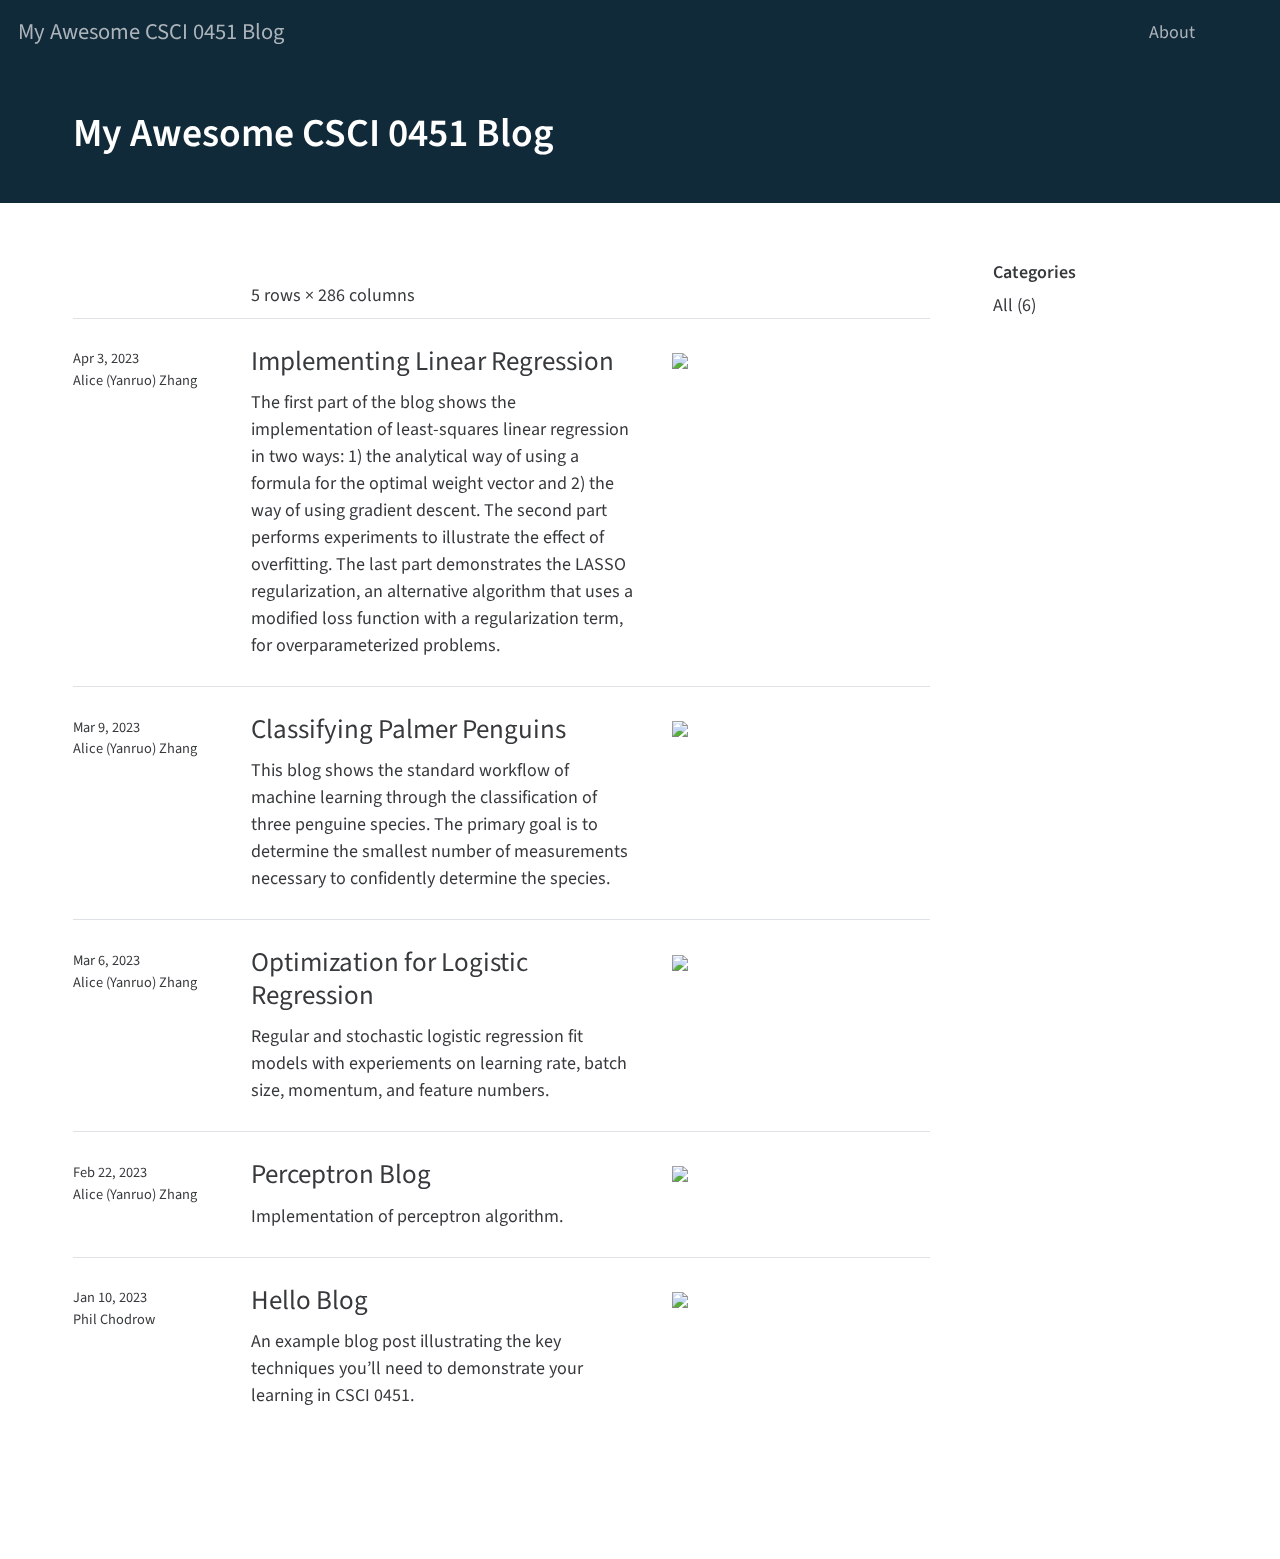
==== docs/index.html @ c5693b57 "linear reg 4" ====
<!DOCTYPE html>
<html xmlns="http://www.w3.org/1999/xhtml" lang="en" xml:lang="en"><head>

<meta charset="utf-8">
<meta name="generator" content="quarto-1.1.189">

<meta name="viewport" content="width=device-width, initial-scale=1.0, user-scalable=yes">


<title>My Awesome CSCI 0451 Blog</title>
<style>
code{white-space: pre-wrap;}
span.smallcaps{font-variant: small-caps;}
div.columns{display: flex; gap: min(4vw, 1.5em);}
div.column{flex: auto; overflow-x: auto;}
div.hanging-indent{margin-left: 1.5em; text-indent: -1.5em;}
ul.task-list{list-style: none;}
ul.task-list li input[type="checkbox"] {
  width: 0.8em;
  margin: 0 0.8em 0.2em -1.6em;
  vertical-align: middle;
}
</style>


<script src="site_libs/quarto-nav/quarto-nav.js"></script>
<script src="site_libs/quarto-nav/headroom.min.js"></script>
<script src="site_libs/clipboard/clipboard.min.js"></script>
<script src="site_libs/quarto-search/autocomplete.umd.js"></script>
<script src="site_libs/quarto-search/fuse.min.js"></script>
<script src="site_libs/quarto-search/quarto-search.js"></script>
<meta name="quarto:offset" content="./">
<script src="site_libs/quarto-listing/list.min.js"></script>
<script src="site_libs/quarto-listing/quarto-listing.js"></script>
<script src="site_libs/quarto-html/quarto.js"></script>
<script src="site_libs/quarto-html/popper.min.js"></script>
<script src="site_libs/quarto-html/tippy.umd.min.js"></script>
<script src="site_libs/quarto-html/anchor.min.js"></script>
<link href="site_libs/quarto-html/tippy.css" rel="stylesheet">
<link href="site_libs/quarto-html/quarto-syntax-highlighting.css" rel="stylesheet" id="quarto-text-highlighting-styles">
<script src="site_libs/bootstrap/bootstrap.min.js"></script>
<link href="site_libs/bootstrap/bootstrap-icons.css" rel="stylesheet">
<link href="site_libs/bootstrap/bootstrap.min.css" rel="stylesheet" id="quarto-bootstrap" data-mode="light">
<script id="quarto-search-options" type="application/json">{
  "location": "navbar",
  "copy-button": false,
  "collapse-after": 3,
  "panel-placement": "end",
  "type": "overlay",
  "limit": 20,
  "language": {
    "search-no-results-text": "No results",
    "search-matching-documents-text": "matching documents",
    "search-copy-link-title": "Copy link to search",
    "search-hide-matches-text": "Hide additional matches",
    "search-more-match-text": "more match in this document",
    "search-more-matches-text": "more matches in this document",
    "search-clear-button-title": "Clear",
    "search-detached-cancel-button-title": "Cancel",
    "search-submit-button-title": "Submit"
  }
}</script>
<script>

  window.document.addEventListener("DOMContentLoaded", function (_event) {
    const listingTargetEl = window.document.querySelector('#listing-listing .list');
    if (!listingTargetEl) {
      // No listing discovered, do not attach.
      return; 
    }

    const options = {
      valueNames: ['listing-date','listing-title','listing-author','listing-image','listing-description','listing-categories',{ data: ['index'] },{ data: ['categories'] },{ data: ['listing-date-sort'] },{ data: ['listing-file-modified-sort'] }],
      
      searchColumns: ["listing-date","listing-title","listing-author","listing-image","listing-description","listing-categories"],
    };

    window['quarto-listings'] = window['quarto-listings'] || {};
    window['quarto-listings']['listing-listing'] = new List('listing-listing', options);

    if (window['quarto-listing-loaded']) {
      window['quarto-listing-loaded']();
    }
  });

  window.addEventListener('hashchange',() => {
    if (window['quarto-listing-loaded']) {
      window['quarto-listing-loaded']();
    }
  })
  </script>
<style>
    .quarto-title-block .quarto-title-banner {
      color: white;
background-image: url(img/landscape.png);
background-size: cover;
    }
    </style>

  <script src="https://cdn.jsdelivr.net/npm/mathjax@3/es5/tex-chtml-full.js" type="text/javascript"></script>

<link rel="stylesheet" href="styles.css">
</head>

<body class="nav-fixed">

<div id="quarto-search-results"></div>
  <header id="quarto-header" class="headroom fixed-top">
    <nav class="navbar navbar-expand-lg navbar-dark ">
      <div class="navbar-container container-fluid">
      <div class="navbar-brand-container">
    <a class="navbar-brand" href="./index.html">
    <span class="navbar-title">My Awesome CSCI 0451 Blog</span>
    </a>
  </div>
          <button class="navbar-toggler" type="button" data-bs-toggle="collapse" data-bs-target="#navbarCollapse" aria-controls="navbarCollapse" aria-expanded="false" aria-label="Toggle navigation" onclick="if (window.quartoToggleHeadroom) { window.quartoToggleHeadroom(); }">
  <span class="navbar-toggler-icon"></span>
</button>
          <div class="collapse navbar-collapse" id="navbarCollapse">
            <ul class="navbar-nav navbar-nav-scroll ms-auto">
  <li class="nav-item">
    <a class="nav-link" href="./about.html">About</a>
  </li>  
  <li class="nav-item compact">
    <a class="nav-link" href="https://github.com/"><i class="bi bi-github" role="img">
</i> 
 </a>
  </li>  
  <li class="nav-item compact">
    <a class="nav-link" href="https://twitter.com"><i class="bi bi-twitter" role="img">
</i> 
 </a>
  </li>  
</ul>
              <div id="quarto-search" class="" title="Search"></div>
          </div> <!-- /navcollapse -->
      </div> <!-- /container-fluid -->
    </nav>
</header>
<!-- content -->
<header id="title-block-header" class="quarto-title-block default page-columns page-full">
  <div class="quarto-title-banner page-columns page-full">
    <div class="quarto-title column-page-left">
      <h1 class="title">My Awesome CSCI 0451 Blog</h1>
                      </div>
  </div>
    
  
  <div class="quarto-title-meta">

      
      
    </div>
    
  
  </header><div id="quarto-content" class="quarto-container page-columns page-rows-contents page-layout-full page-navbar">
<!-- sidebar -->
<!-- margin-sidebar -->
    <div id="quarto-margin-sidebar" class="sidebar margin-sidebar">
        
    <h5 class="quarto-listing-category-title">Categories</h5><div class="quarto-listing-category category-default"><div class="category" data-category="">All <span class="quarto-category-count">(6)</span></div></div></div>
<!-- main -->
<main class="content quarto-banner-title-block column-page-left" id="quarto-document-content">








<div class="quarto-listing quarto-listing-container-default" id="listing-listing">
<div class="list quarto-listing-default">
<div class="quarto-post image-right" data-index="0" data-listing-file-modified-sort="1680571919343" data-listing-reading-time-sort="0">
<div class="thumbnail">
<a href="./posts/allocative_bias/bias.html">
<div class="thumbnail-image">

</div>
</a><p><a href="./posts/allocative_bias/bias.html"></a></p>
</div>
<div class="body">
<a href="./posts/allocative_bias/bias.html">
<h3 class="no-anchor listing-title">
</h3>
<div class="listing-subtitle">

</div>
<div class="listing-description">
5 rows × 286 columns
</div>
</a>
</div>
<div class="metadata">
<a href="./posts/allocative_bias/bias.html"> </a>
</div>
</div>
<div class="quarto-post image-right" data-index="1" data-listing-date-sort="1680494400000" data-listing-file-modified-sort="1680633728031" data-listing-reading-time-sort="1.395">
<div class="thumbnail">
<p><a href="./posts/linear_reg/linear_reg.html"> <img src="./posts/linear_reg/tomato.JPG" class="thumnail-image"> </a></p>
</div>
<div class="body">
<a href="./posts/linear_reg/linear_reg.html">
<h3 class="no-anchor listing-title">
Implementing Linear Regression
</h3>
<div class="listing-subtitle">

</div>
<div class="listing-description">
<p>The first part of the blog shows the implementation of least-squares linear regression in two ways: 1) the analytical way of using a formula for the optimal weight vector and 2) the way of using gradient descent. The second part performs experiments to illustrate the effect of overfitting. The last part demonstrates the LASSO regularization, an alternative algorithm that uses a modified loss function with a regularization term, for overparameterized problems.</p>
</div>
</a>
</div>
<div class="metadata">
<a href="./posts/linear_reg/linear_reg.html">
<div class="listing-date">
Apr 3, 2023
</div>
<div class="listing-author">
Alice (Yanruo) Zhang
</div>
</a>
</div>
</div>
<div class="quarto-post image-right" data-index="2" data-listing-date-sort="1678338000000" data-listing-file-modified-sort="1678475295164" data-listing-reading-time-sort="1.035">
<div class="thumbnail">
<p><a href="./posts/penguin_classification/penguin.html"> <img src="./posts/penguin_classification/paperbirch.JPG" class="thumnail-image"> </a></p>
</div>
<div class="body">
<a href="./posts/penguin_classification/penguin.html">
<h3 class="no-anchor listing-title">
Classifying Palmer Penguins
</h3>
<div class="listing-subtitle">

</div>
<div class="listing-description">
<p>This blog shows the standard workflow of machine learning through the classification of three penguine species. The primary goal is to determine the smallest number of measurements necessary to confidently determine the species.</p>
</div>
</a>
</div>
<div class="metadata">
<a href="./posts/penguin_classification/penguin.html">
<div class="listing-date">
Mar 9, 2023
</div>
<div class="listing-author">
Alice (Yanruo) Zhang
</div>
</a>
</div>
</div>
<div class="quarto-post image-right" data-index="3" data-listing-date-sort="1678078800000" data-listing-file-modified-sort="1678142977144" data-listing-reading-time-sort="1.99">
<div class="thumbnail">
<p><a href="./posts/logistic_regression/gradient_blog.html"> <img src="./posts/logistic_regression/challah.JPG" class="thumnail-image"> </a></p>
</div>
<div class="body">
<a href="./posts/logistic_regression/gradient_blog.html">
<h3 class="no-anchor listing-title">
Optimization for Logistic Regression
</h3>
<div class="listing-subtitle">

</div>
<div class="listing-description">
<p>Regular and stochastic logistic regression fit models with experiements on learning rate, batch size, momentum, and feature numbers.</p>
</div>
</a>
</div>
<div class="metadata">
<a href="./posts/logistic_regression/gradient_blog.html">
<div class="listing-date">
Mar 6, 2023
</div>
<div class="listing-author">
Alice (Yanruo) Zhang
</div>
</a>
</div>
</div>
<div class="quarto-post image-right" data-index="4" data-listing-date-sort="1677042000000" data-listing-file-modified-sort="1677531879093" data-listing-reading-time-sort="2.4">
<div class="thumbnail">
<p><a href="./posts/perceptron/perceptron_blog.html"> <img src="./posts/perceptron/frieda.JPG" class="thumnail-image"> </a></p>
</div>
<div class="body">
<a href="./posts/perceptron/perceptron_blog.html">
<h3 class="no-anchor listing-title">
Perceptron Blog
</h3>
<div class="listing-subtitle">

</div>
<div class="listing-description">
<p>Implementation of perceptron algorithm.</p>
</div>
</a>
</div>
<div class="metadata">
<a href="./posts/perceptron/perceptron_blog.html">
<div class="listing-date">
Feb 22, 2023
</div>
<div class="listing-author">
Alice (Yanruo) Zhang
</div>
</a>
</div>
</div>
<div class="quarto-post image-right" data-index="5" data-listing-date-sort="1673326800000" data-listing-file-modified-sort="1677036252571" data-listing-reading-time-sort="2.205">
<div class="thumbnail">
<p><a href="./posts/example-blog-post/index.html"> <img src="./posts/example-blog-post/image.jpg" class="thumnail-image"> </a></p>
</div>
<div class="body">
<a href="./posts/example-blog-post/index.html">
<h3 class="no-anchor listing-title">
Hello Blog
</h3>
<div class="listing-subtitle">

</div>
<div class="listing-description">
<p>An example blog post illustrating the key techniques you’ll need to demonstrate your learning in CSCI 0451.</p>
</div>
</a>
</div>
<div class="metadata">
<a href="./posts/example-blog-post/index.html">
<div class="listing-date">
Jan 10, 2023
</div>
<div class="listing-author">
Phil Chodrow
</div>
</a>
</div>
</div>
</div>
<div class="listing-no-matching d-none">
No matching items
</div>
</div></main> <!-- /main -->
<script id="quarto-html-after-body" type="application/javascript">
window.document.addEventListener("DOMContentLoaded", function (event) {
  const toggleBodyColorMode = (bsSheetEl) => {
    const mode = bsSheetEl.getAttribute("data-mode");
    const bodyEl = window.document.querySelector("body");
    if (mode === "dark") {
      bodyEl.classList.add("quarto-dark");
      bodyEl.classList.remove("quarto-light");
    } else {
      bodyEl.classList.add("quarto-light");
      bodyEl.classList.remove("quarto-dark");
    }
  }
  const toggleBodyColorPrimary = () => {
    const bsSheetEl = window.document.querySelector("link#quarto-bootstrap");
    if (bsSheetEl) {
      toggleBodyColorMode(bsSheetEl);
    }
  }
  toggleBodyColorPrimary();  
  const icon = "";
  const anchorJS = new window.AnchorJS();
  anchorJS.options = {
    placement: 'right',
    icon: icon
  };
  anchorJS.add('.anchored');
  const clipboard = new window.ClipboardJS('.code-copy-button', {
    target: function(trigger) {
      return trigger.previousElementSibling;
    }
  });
  clipboard.on('success', function(e) {
    // button target
    const button = e.trigger;
    // don't keep focus
    button.blur();
    // flash "checked"
    button.classList.add('code-copy-button-checked');
    var currentTitle = button.getAttribute("title");
    button.setAttribute("title", "Copied!");
    setTimeout(function() {
      button.setAttribute("title", currentTitle);
      button.classList.remove('code-copy-button-checked');
    }, 1000);
    // clear code selection
    e.clearSelection();
  });
  function tippyHover(el, contentFn) {
    const config = {
      allowHTML: true,
      content: contentFn,
      maxWidth: 500,
      delay: 100,
      arrow: false,
      appendTo: function(el) {
          return el.parentElement;
      },
      interactive: true,
      interactiveBorder: 10,
      theme: 'quarto',
      placement: 'bottom-start'
    };
    window.tippy(el, config); 
  }
  const noterefs = window.document.querySelectorAll('a[role="doc-noteref"]');
  for (var i=0; i<noterefs.length; i++) {
    const ref = noterefs[i];
    tippyHover(ref, function() {
      // use id or data attribute instead here
      let href = ref.getAttribute('data-footnote-href') || ref.getAttribute('href');
      try { href = new URL(href).hash; } catch {}
      const id = href.replace(/^#\/?/, "");
      const note = window.document.getElementById(id);
      return note.innerHTML;
    });
  }
  var bibliorefs = window.document.querySelectorAll('a[role="doc-biblioref"]');
  for (var i=0; i<bibliorefs.length; i++) {
    const ref = bibliorefs[i];
    const cites = ref.parentNode.getAttribute('data-cites').split(' ');
    tippyHover(ref, function() {
      var popup = window.document.createElement('div');
      cites.forEach(function(cite) {
        var citeDiv = window.document.createElement('div');
        citeDiv.classList.add('hanging-indent');
        citeDiv.classList.add('csl-entry');
        var biblioDiv = window.document.getElementById('ref-' + cite);
        if (biblioDiv) {
          citeDiv.innerHTML = biblioDiv.innerHTML;
        }
        popup.appendChild(citeDiv);
      });
      return popup.innerHTML;
    });
  }
});
</script>
</div> <!-- /content -->



</body></html>
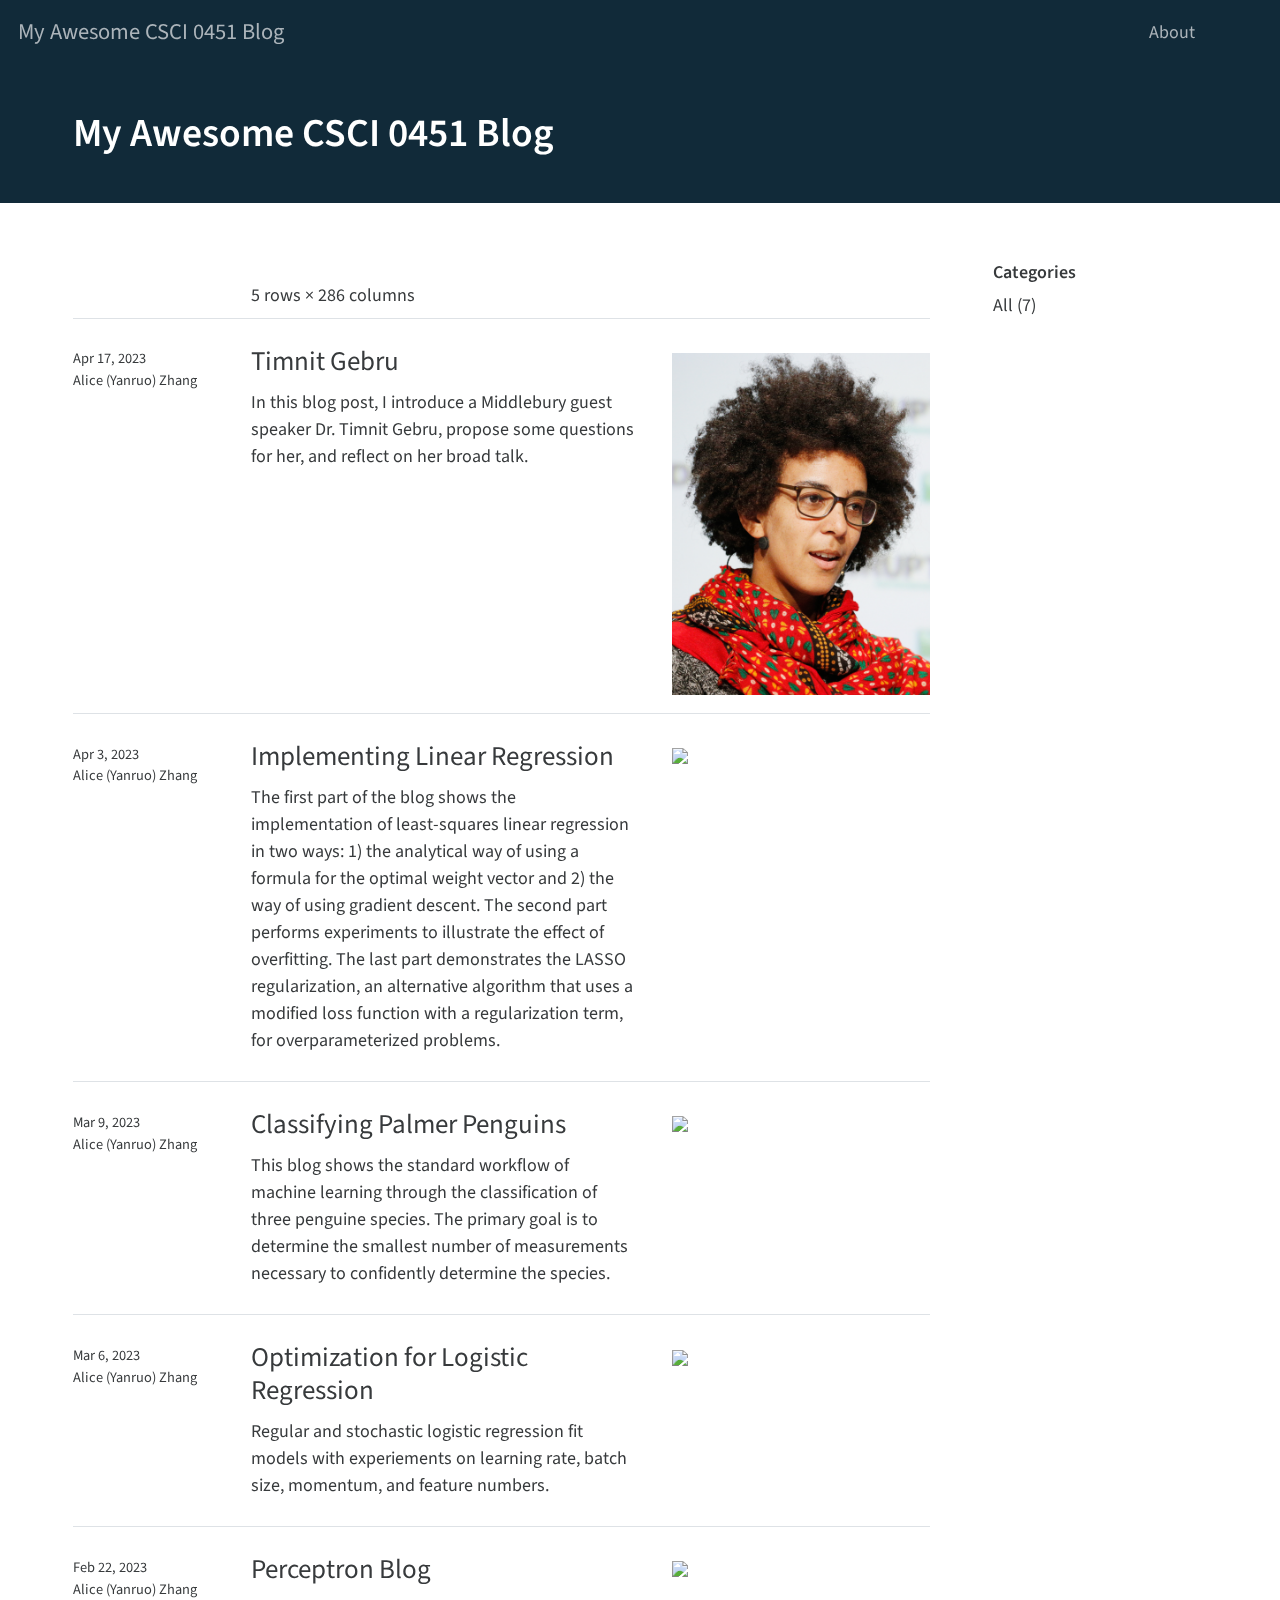
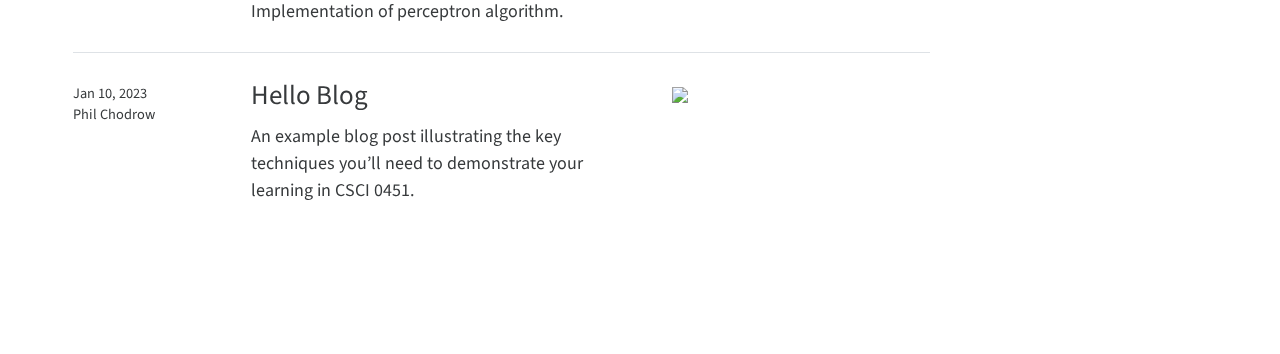
==== commit 34ef956d: "gebru" ====
--- a/docs/index.html
+++ b/docs/index.html
@@ -158,7 +158,7 @@
 <!-- margin-sidebar -->
     <div id="quarto-margin-sidebar" class="sidebar margin-sidebar">
         
-    <h5 class="quarto-listing-category-title">Categories</h5><div class="quarto-listing-category category-default"><div class="category" data-category="">All <span class="quarto-category-count">(6)</span></div></div></div>
+    <h5 class="quarto-listing-category-title">Categories</h5><div class="quarto-listing-category category-default"><div class="category" data-category="">All <span class="quarto-category-count">(7)</span></div></div></div>
 <!-- main -->
 <main class="content quarto-banner-title-block column-page-left" id="quarto-document-content">
 
@@ -195,7 +195,35 @@
 <a href="./posts/allocative_bias/bias.html"> </a>
 </div>
 </div>
-<div class="quarto-post image-right" data-index="1" data-listing-date-sort="1680494400000" data-listing-file-modified-sort="1680633728031" data-listing-reading-time-sort="1.395">
+<div class="quarto-post image-right" data-index="1" data-listing-date-sort="1681704000000" data-listing-file-modified-sort="1681844682845" data-listing-reading-time-sort="3.4">
+<div class="thumbnail">
+<p><a href="./posts/gebru/gebru.html"> <img src="./posts/gebru/gebru.jpeg" class="thumnail-image"> </a></p>
+</div>
+<div class="body">
+<a href="./posts/gebru/gebru.html">
+<h3 class="no-anchor listing-title">
+Timnit Gebru
+</h3>
+<div class="listing-subtitle">
+
+</div>
+<div class="listing-description">
+<p>In this blog post, I introduce a Middlebury guest speaker Dr.&nbsp;Timnit Gebru, propose some questions for her, and reflect on her broad talk.</p>
+</div>
+</a>
+</div>
+<div class="metadata">
+<a href="./posts/gebru/gebru.html">
+<div class="listing-date">
+Apr 17, 2023
+</div>
+<div class="listing-author">
+Alice (Yanruo) Zhang
+</div>
+</a>
+</div>
+</div>
+<div class="quarto-post image-right" data-index="2" data-listing-date-sort="1680494400000" data-listing-file-modified-sort="1680640980607" data-listing-reading-time-sort="1.395">
 <div class="thumbnail">
 <p><a href="./posts/linear_reg/linear_reg.html"> <img src="./posts/linear_reg/tomato.JPG" class="thumnail-image"> </a></p>
 </div>
@@ -223,7 +251,7 @@
 </a>
 </div>
 </div>
-<div class="quarto-post image-right" data-index="2" data-listing-date-sort="1678338000000" data-listing-file-modified-sort="1678475295164" data-listing-reading-time-sort="1.035">
+<div class="quarto-post image-right" data-index="3" data-listing-date-sort="1678338000000" data-listing-file-modified-sort="1678475295164" data-listing-reading-time-sort="1.035">
 <div class="thumbnail">
 <p><a href="./posts/penguin_classification/penguin.html"> <img src="./posts/penguin_classification/paperbirch.JPG" class="thumnail-image"> </a></p>
 </div>
@@ -251,7 +279,7 @@
 </a>
 </div>
 </div>
-<div class="quarto-post image-right" data-index="3" data-listing-date-sort="1678078800000" data-listing-file-modified-sort="1678142977144" data-listing-reading-time-sort="1.99">
+<div class="quarto-post image-right" data-index="4" data-listing-date-sort="1678078800000" data-listing-file-modified-sort="1678142977144" data-listing-reading-time-sort="1.99">
 <div class="thumbnail">
 <p><a href="./posts/logistic_regression/gradient_blog.html"> <img src="./posts/logistic_regression/challah.JPG" class="thumnail-image"> </a></p>
 </div>
@@ -279,7 +307,7 @@
 </a>
 </div>
 </div>
-<div class="quarto-post image-right" data-index="4" data-listing-date-sort="1677042000000" data-listing-file-modified-sort="1677531879093" data-listing-reading-time-sort="2.4">
+<div class="quarto-post image-right" data-index="5" data-listing-date-sort="1677042000000" data-listing-file-modified-sort="1677531879093" data-listing-reading-time-sort="2.4">
 <div class="thumbnail">
 <p><a href="./posts/perceptron/perceptron_blog.html"> <img src="./posts/perceptron/frieda.JPG" class="thumnail-image"> </a></p>
 </div>
@@ -307,7 +335,7 @@
 </a>
 </div>
 </div>
-<div class="quarto-post image-right" data-index="5" data-listing-date-sort="1673326800000" data-listing-file-modified-sort="1677036252571" data-listing-reading-time-sort="2.205">
+<div class="quarto-post image-right" data-index="6" data-listing-date-sort="1673326800000" data-listing-file-modified-sort="1677036252571" data-listing-reading-time-sort="2.205">
 <div class="thumbnail">
 <p><a href="./posts/example-blog-post/index.html"> <img src="./posts/example-blog-post/image.jpg" class="thumnail-image"> </a></p>
 </div>
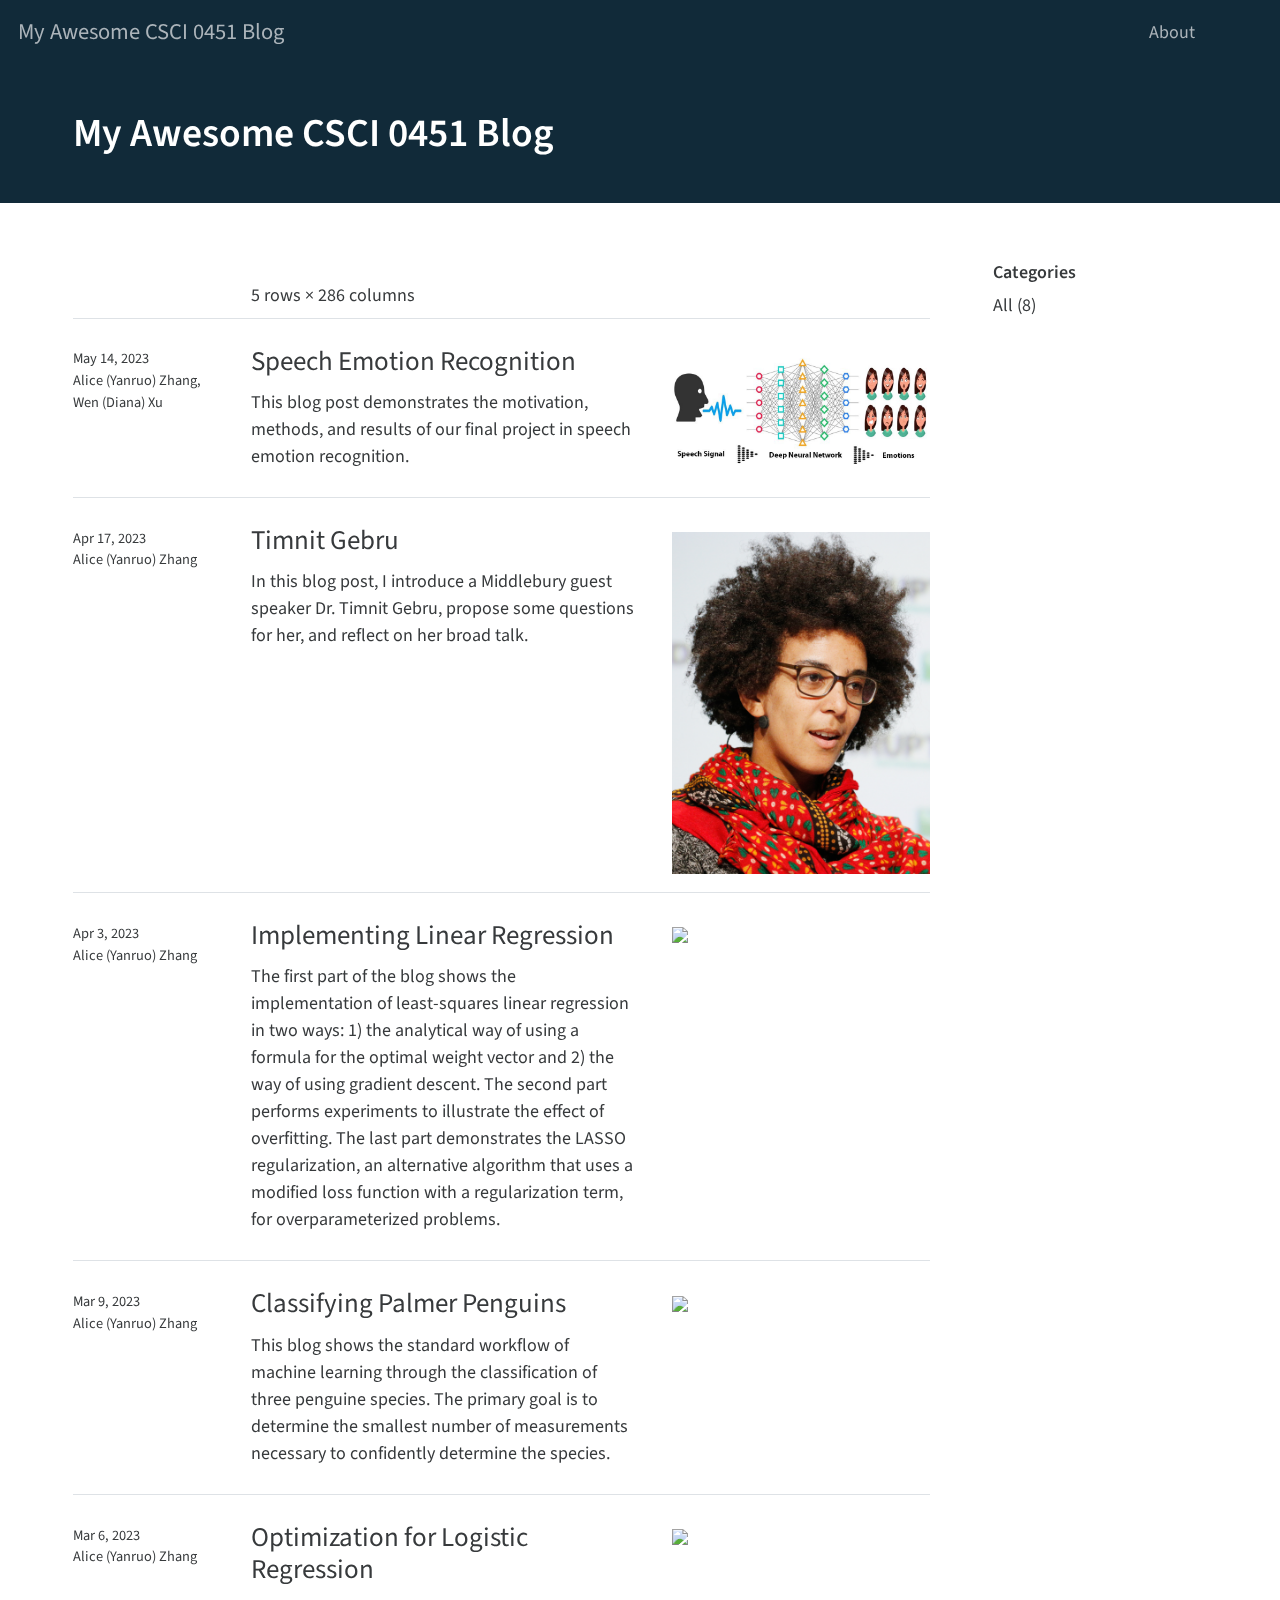
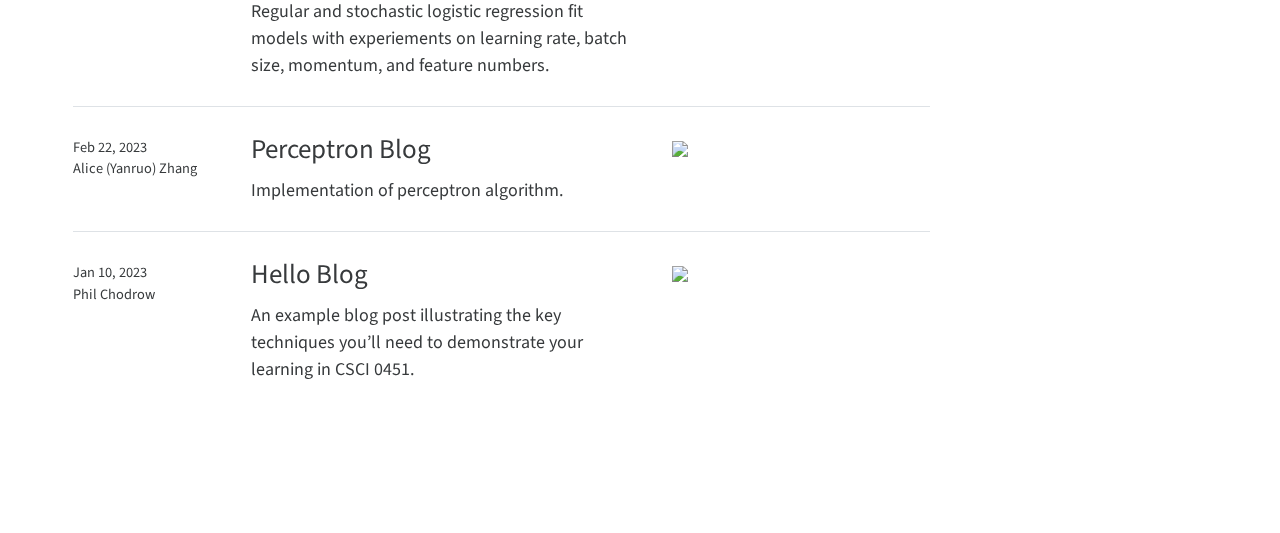
==== commit 0cbc409e: "note" ====
--- a/docs/index.html
+++ b/docs/index.html
@@ -158,7 +158,7 @@
 <!-- margin-sidebar -->
     <div id="quarto-margin-sidebar" class="sidebar margin-sidebar">
         
-    <h5 class="quarto-listing-category-title">Categories</h5><div class="quarto-listing-category category-default"><div class="category" data-category="">All <span class="quarto-category-count">(7)</span></div></div></div>
+    <h5 class="quarto-listing-category-title">Categories</h5><div class="quarto-listing-category category-default"><div class="category" data-category="">All <span class="quarto-category-count">(8)</span></div></div></div>
 <!-- main -->
 <main class="content quarto-banner-title-block column-page-left" id="quarto-document-content">
 
@@ -195,7 +195,35 @@
 <a href="./posts/allocative_bias/bias.html"> </a>
 </div>
 </div>
-<div class="quarto-post image-right" data-index="1" data-listing-date-sort="1681704000000" data-listing-file-modified-sort="1681844682845" data-listing-reading-time-sort="3.4">
+<div class="quarto-post image-right" data-index="1" data-listing-date-sort="1684036800000" data-listing-file-modified-sort="1684112019369" data-listing-reading-time-sort="14.61">
+<div class="thumbnail">
+<p><a href="./posts/final_project/project-blogpost.html"> <img src="./posts/final_project/speech_emo.jpg" class="thumnail-image"> </a></p>
+</div>
+<div class="body">
+<a href="./posts/final_project/project-blogpost.html">
+<h3 class="no-anchor listing-title">
+Speech Emotion Recognition
+</h3>
+<div class="listing-subtitle">
+
+</div>
+<div class="listing-description">
+<p>This blog post demonstrates the motivation, methods, and results of our final project in speech emotion recognition.</p>
+</div>
+</a>
+</div>
+<div class="metadata">
+<a href="./posts/final_project/project-blogpost.html">
+<div class="listing-date">
+May 14, 2023
+</div>
+<div class="listing-author">
+Alice (Yanruo) Zhang, Wen (Diana) Xu
+</div>
+</a>
+</div>
+</div>
+<div class="quarto-post image-right" data-index="2" data-listing-date-sort="1681704000000" data-listing-file-modified-sort="1681844682845" data-listing-reading-time-sort="3.4">
 <div class="thumbnail">
 <p><a href="./posts/gebru/gebru.html"> <img src="./posts/gebru/gebru.jpeg" class="thumnail-image"> </a></p>
 </div>
@@ -223,7 +251,7 @@
 </a>
 </div>
 </div>
-<div class="quarto-post image-right" data-index="2" data-listing-date-sort="1680494400000" data-listing-file-modified-sort="1680640980607" data-listing-reading-time-sort="1.395">
+<div class="quarto-post image-right" data-index="3" data-listing-date-sort="1680494400000" data-listing-file-modified-sort="1680640980607" data-listing-reading-time-sort="1.395">
 <div class="thumbnail">
 <p><a href="./posts/linear_reg/linear_reg.html"> <img src="./posts/linear_reg/tomato.JPG" class="thumnail-image"> </a></p>
 </div>
@@ -251,7 +279,7 @@
 </a>
 </div>
 </div>
-<div class="quarto-post image-right" data-index="3" data-listing-date-sort="1678338000000" data-listing-file-modified-sort="1678475295164" data-listing-reading-time-sort="1.035">
+<div class="quarto-post image-right" data-index="4" data-listing-date-sort="1678338000000" data-listing-file-modified-sort="1678475295164" data-listing-reading-time-sort="1.035">
 <div class="thumbnail">
 <p><a href="./posts/penguin_classification/penguin.html"> <img src="./posts/penguin_classification/paperbirch.JPG" class="thumnail-image"> </a></p>
 </div>
@@ -279,7 +307,7 @@
 </a>
 </div>
 </div>
-<div class="quarto-post image-right" data-index="4" data-listing-date-sort="1678078800000" data-listing-file-modified-sort="1678142977144" data-listing-reading-time-sort="1.99">
+<div class="quarto-post image-right" data-index="5" data-listing-date-sort="1678078800000" data-listing-file-modified-sort="1678142977144" data-listing-reading-time-sort="1.99">
 <div class="thumbnail">
 <p><a href="./posts/logistic_regression/gradient_blog.html"> <img src="./posts/logistic_regression/challah.JPG" class="thumnail-image"> </a></p>
 </div>
@@ -307,7 +335,7 @@
 </a>
 </div>
 </div>
-<div class="quarto-post image-right" data-index="5" data-listing-date-sort="1677042000000" data-listing-file-modified-sort="1677531879093" data-listing-reading-time-sort="2.4">
+<div class="quarto-post image-right" data-index="6" data-listing-date-sort="1677042000000" data-listing-file-modified-sort="1677531879093" data-listing-reading-time-sort="2.4">
 <div class="thumbnail">
 <p><a href="./posts/perceptron/perceptron_blog.html"> <img src="./posts/perceptron/frieda.JPG" class="thumnail-image"> </a></p>
 </div>
@@ -335,7 +363,7 @@
 </a>
 </div>
 </div>
-<div class="quarto-post image-right" data-index="6" data-listing-date-sort="1673326800000" data-listing-file-modified-sort="1677036252571" data-listing-reading-time-sort="2.205">
+<div class="quarto-post image-right" data-index="7" data-listing-date-sort="1673326800000" data-listing-file-modified-sort="1677036252571" data-listing-reading-time-sort="2.205">
 <div class="thumbnail">
 <p><a href="./posts/example-blog-post/index.html"> <img src="./posts/example-blog-post/image.jpg" class="thumnail-image"> </a></p>
 </div>
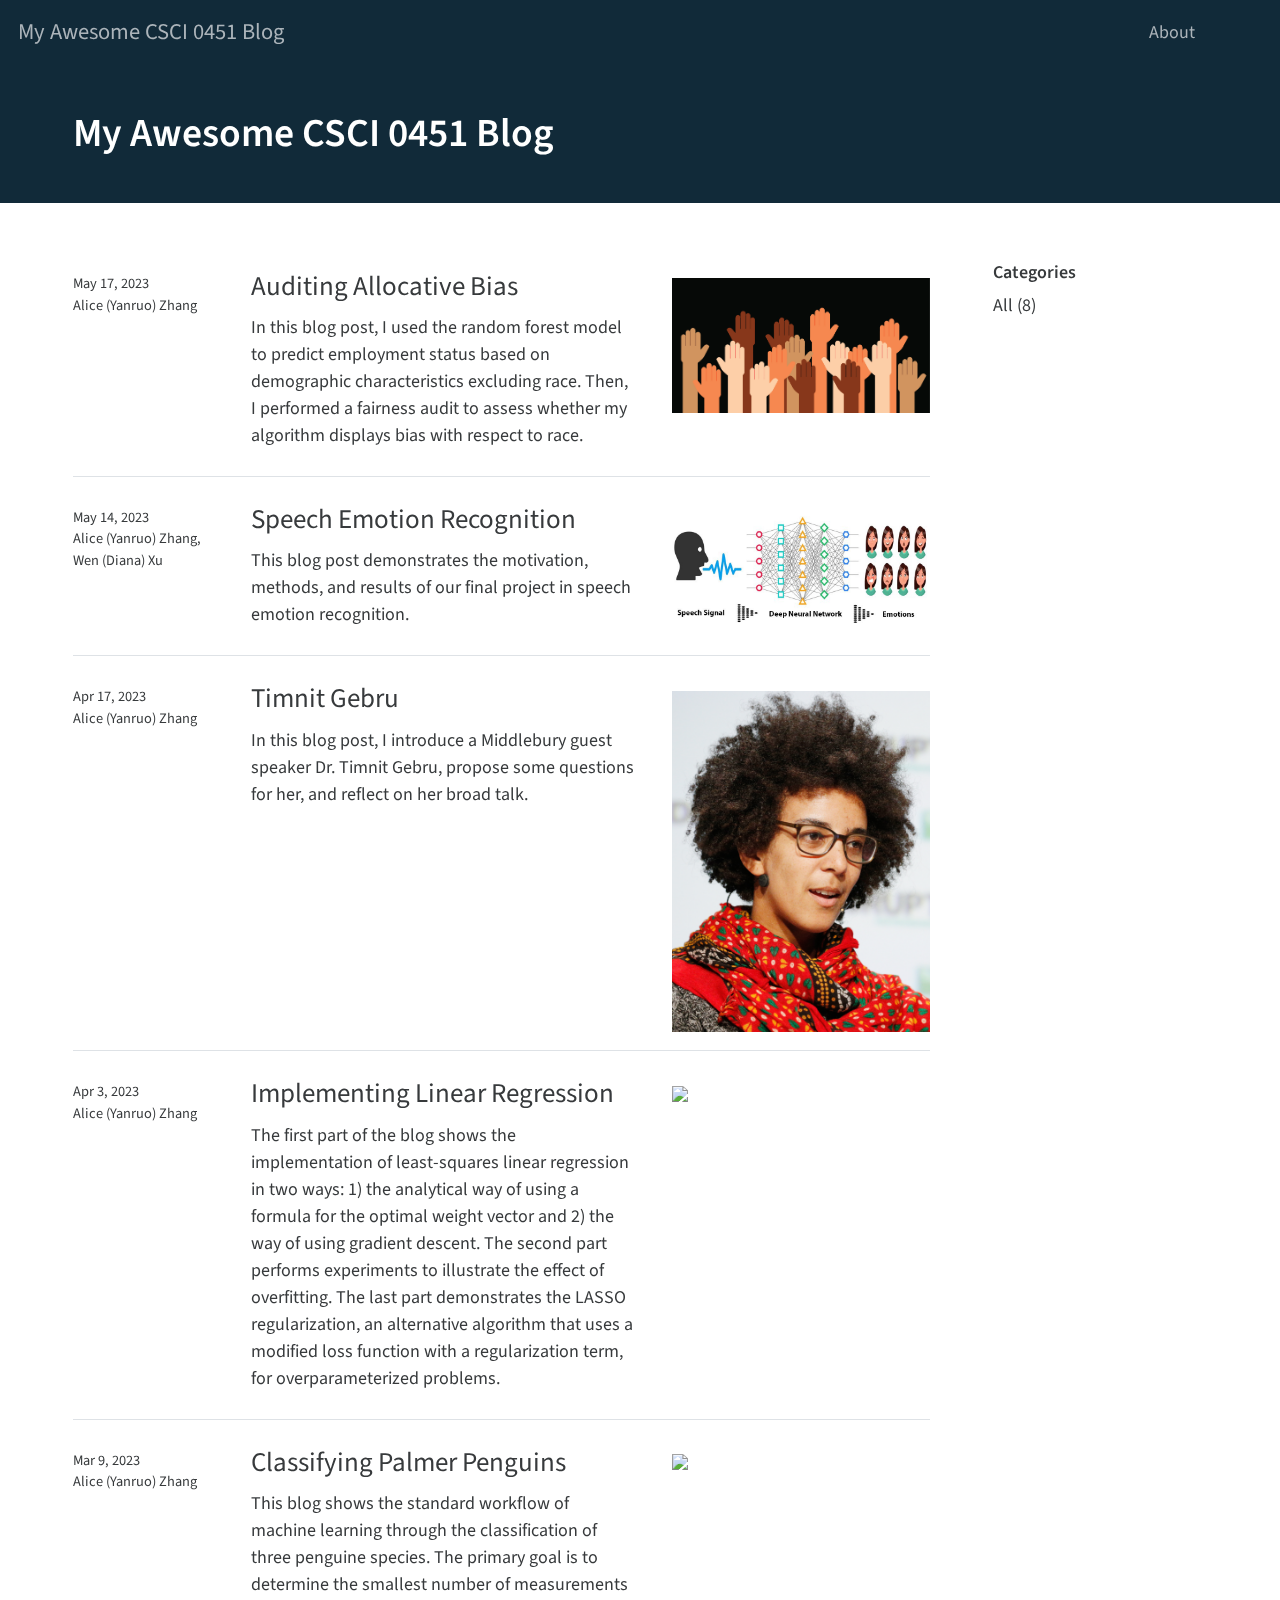
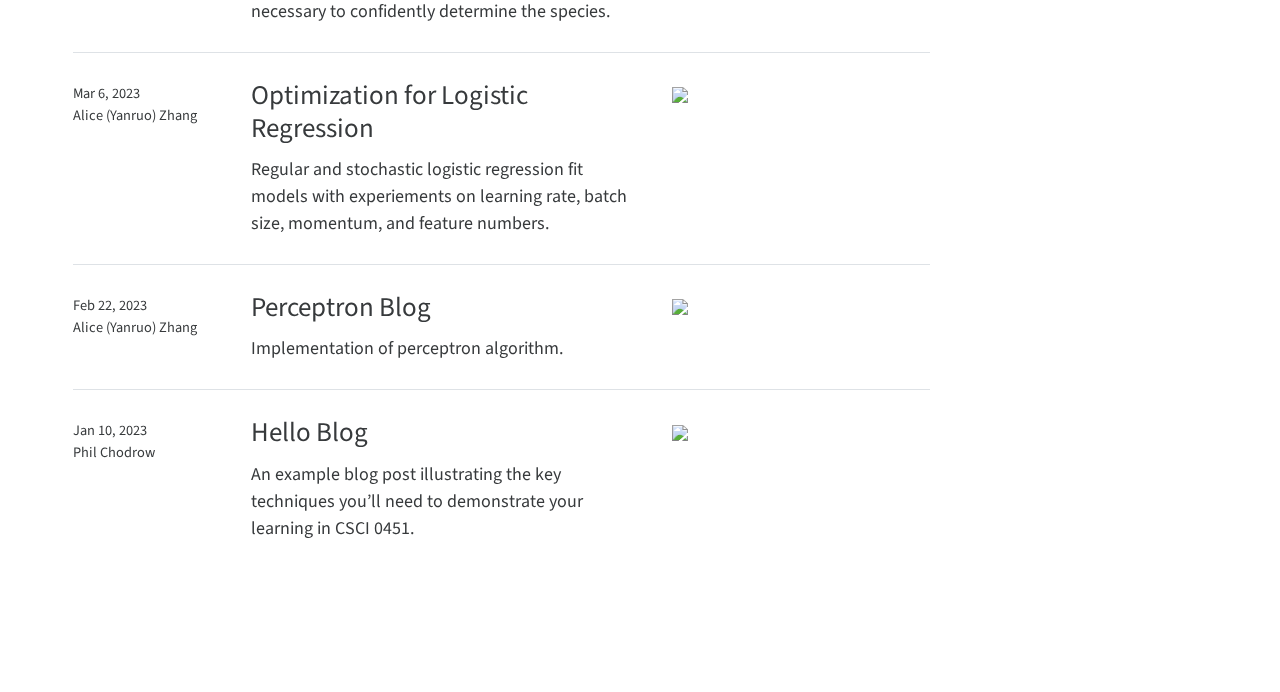
==== commit 851a1ff6: "allocative bias auditing post" ====
--- a/docs/index.html
+++ b/docs/index.html
@@ -171,31 +171,35 @@
 
 <div class="quarto-listing quarto-listing-container-default" id="listing-listing">
 <div class="list quarto-listing-default">
-<div class="quarto-post image-right" data-index="0" data-listing-file-modified-sort="1680571919343" data-listing-reading-time-sort="0">
-<div class="thumbnail">
+<div class="quarto-post image-right" data-index="0" data-listing-date-sort="1684296000000" data-listing-file-modified-sort="1684348918133" data-listing-reading-time-sort="10.2">
+<div class="thumbnail">
+<p><a href="./posts/allocative_bias/bias.html"> <img src="./posts/allocative_bias/hands.jpg" class="thumnail-image"> </a></p>
+</div>
+<div class="body">
 <a href="./posts/allocative_bias/bias.html">
-<div class="thumbnail-image">
-
-</div>
-</a><p><a href="./posts/allocative_bias/bias.html"></a></p>
-</div>
-<div class="body">
+<h3 class="no-anchor listing-title">
+Auditing Allocative Bias
+</h3>
+<div class="listing-subtitle">
+
+</div>
+<div class="listing-description">
+<p>In this blog post, I used the random forest model to predict employment status based on demographic characteristics excluding race. Then, I performed a fairness audit to assess whether my algorithm displays bias with respect to race.</p>
+</div>
+</a>
+</div>
+<div class="metadata">
 <a href="./posts/allocative_bias/bias.html">
-<h3 class="no-anchor listing-title">
-</h3>
-<div class="listing-subtitle">
-
-</div>
-<div class="listing-description">
-5 rows × 286 columns
-</div>
-</a>
-</div>
-<div class="metadata">
-<a href="./posts/allocative_bias/bias.html"> </a>
-</div>
-</div>
-<div class="quarto-post image-right" data-index="1" data-listing-date-sort="1684036800000" data-listing-file-modified-sort="1684112019369" data-listing-reading-time-sort="14.61">
+<div class="listing-date">
+May 17, 2023
+</div>
+<div class="listing-author">
+Alice (Yanruo) Zhang
+</div>
+</a>
+</div>
+</div>
+<div class="quarto-post image-right" data-index="1" data-listing-date-sort="1684036800000" data-listing-file-modified-sort="1684113020676" data-listing-reading-time-sort="15.045">
 <div class="thumbnail">
 <p><a href="./posts/final_project/project-blogpost.html"> <img src="./posts/final_project/speech_emo.jpg" class="thumnail-image"> </a></p>
 </div>
@@ -279,7 +283,7 @@
 </a>
 </div>
 </div>
-<div class="quarto-post image-right" data-index="4" data-listing-date-sort="1678338000000" data-listing-file-modified-sort="1678475295164" data-listing-reading-time-sort="1.035">
+<div class="quarto-post image-right" data-index="4" data-listing-date-sort="1678338000000" data-listing-file-modified-sort="1684277122583" data-listing-reading-time-sort="4.465">
 <div class="thumbnail">
 <p><a href="./posts/penguin_classification/penguin.html"> <img src="./posts/penguin_classification/paperbirch.JPG" class="thumnail-image"> </a></p>
 </div>
@@ -307,7 +311,7 @@
 </a>
 </div>
 </div>
-<div class="quarto-post image-right" data-index="5" data-listing-date-sort="1678078800000" data-listing-file-modified-sort="1678142977144" data-listing-reading-time-sort="1.99">
+<div class="quarto-post image-right" data-index="5" data-listing-date-sort="1678078800000" data-listing-file-modified-sort="1684273951626" data-listing-reading-time-sort="1.99">
 <div class="thumbnail">
 <p><a href="./posts/logistic_regression/gradient_blog.html"> <img src="./posts/logistic_regression/challah.JPG" class="thumnail-image"> </a></p>
 </div>
